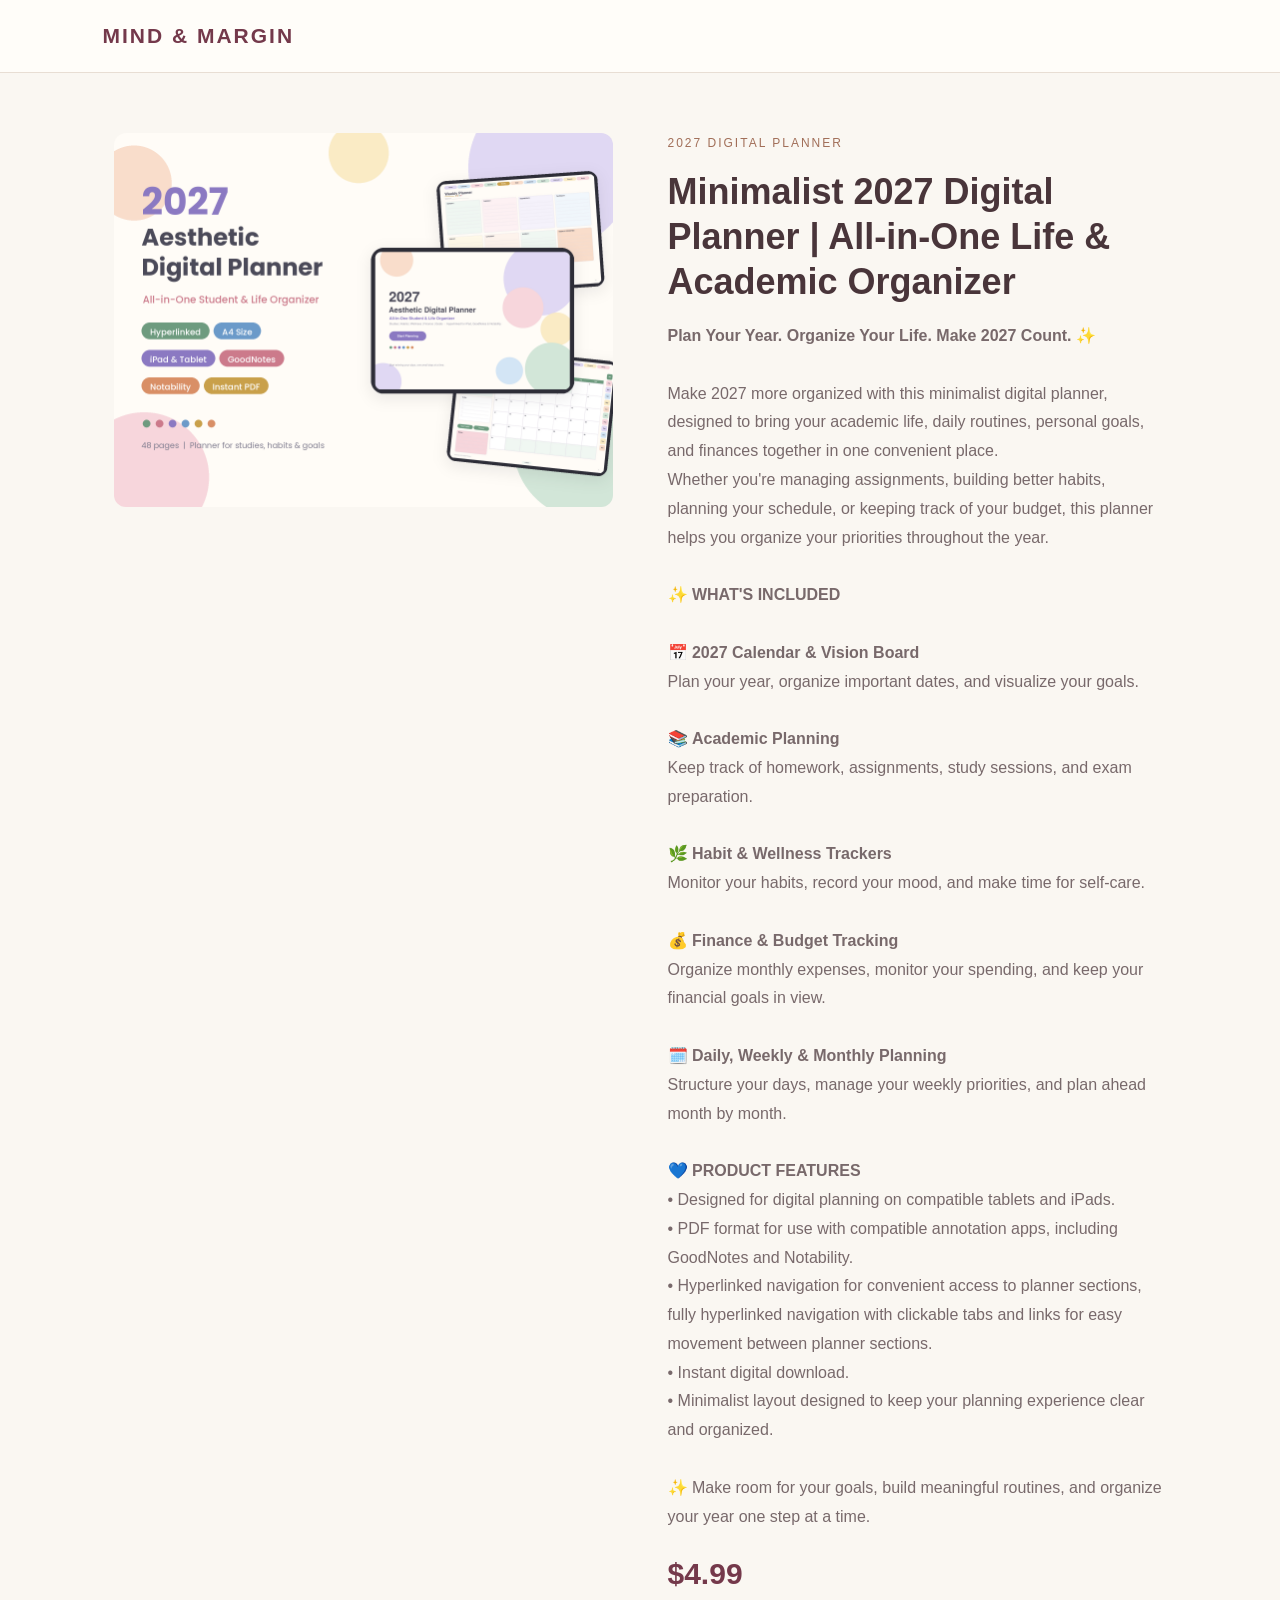
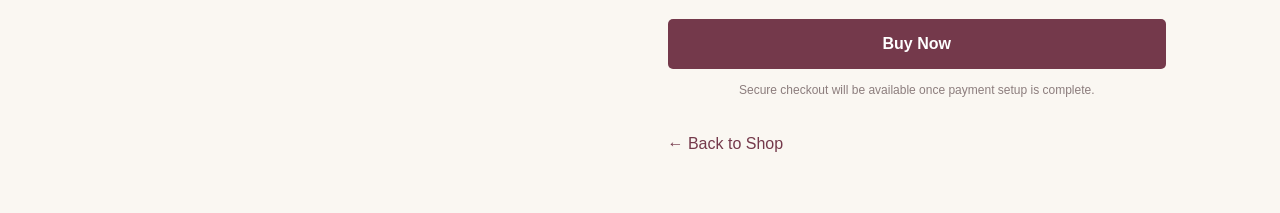
==== 2027-digital-planner.html @ 04f2fb0a "Add files via upload" ====
<!DOCTYPE html>
<html lang="en">
<head>
    <meta charset="UTF-8">
    <meta name="viewport" content="width=device-width, initial-scale=1.0">
    <title>2027 Digital Planner | MIND & MARGIN</title>

    <style>
        * {
            box-sizing: border-box;
        }

        body {
            margin: 0;
            background: #faf7f2;
            color: #49353a;
            font-family: Arial, sans-serif;
        }

        .navbar {
            padding: 24px 8%;
            border-bottom: 1px solid #e8ded4;
            background: #fffdf9;
        }

        .brand {
            color: #74394b;
            font-size: 21px;
            font-weight: bold;
            letter-spacing: 2px;
            text-decoration: none;
        }

        .container {
            max-width: 1100px;
            margin: 60px auto;
            padding: 0 24px;
            display: grid;
            grid-template-columns: 1fr 1fr;
            gap: 55px;
            align-items: start;
        }

        .product-image {
            width: 100%;
            display: block;
            border-radius: 12px;
        }

        .category {
            color: #a16e58;
            font-size: 12px;
            letter-spacing: 2px;
        }

        h1 {
            font-size: 36px;
            line-height: 1.25;
            margin: 18px 0;
        }

        .description {
            color: #78696b;
            line-height: 1.8;
        }

        .price {
            font-size: 30px;
            font-weight: bold;
            margin: 26px 0;
            color: #74394b;
        }

        .features {
            padding-left: 20px;
            line-height: 2;
            color: #66585a;
        }

        .buy-button {
            display: block;
            width: 100%;
            padding: 16px;
            background: #74394b;
            color: white;
            text-align: center;
            text-decoration: none;
            border-radius: 5px;
            font-weight: bold;
            margin-top: 28px;
        }

        .buy-button:hover {
            background: #5e2c3c;
        }

        .note {
            font-size: 12px;
            color: #8c7d7d;
            text-align: center;
            line-height: 1.6;
        }

        .back-link {
            display: inline-block;
            margin-top: 22px;
            color: #74394b;
            text-decoration: none;
        }

        @media (max-width: 700px) {
            .container {
                grid-template-columns: 1fr;
                gap: 30px;
                margin: 30px auto;
            }

            h1 {
                font-size: 29px;
            }
        }
    </style>
</head>

<body>

    <header class="navbar">
        <a href="index.html" class="brand">MIND & MARGIN</a>
    </header>

    

    <main class="container">

        <div>
            <img
                src="imag/2027digitalplanner.png"
                alt="Aesthetic 2027 Digital Planner preview"
                class="product-image"
            >
        </div>

        <section>
            <span class="category">2027 DIGITAL PLANNER</span>

            <h1>Minimalist 2027 Digital Planner | All-in-One Life & Academic Organizer</h1>

            <p class="description">
                <strong>Plan Your Year. Organize Your Life. Make 2027 Count.</strong> ✨

                <br><br>

                Make 2027 more organized with this minimalist digital planner,
                designed to bring your academic life, daily routines, personal
                goals, and finances together in one convenient place.

                <br>
                Whether you're managing assignments, building better habits,
                planning your schedule, or keeping track of your budget, this
                planner helps you organize your priorities throughout the year.

                <br><br>

                ✨ <strong>WHAT'S INCLUDED</strong>

                <br><br>

                📅 <strong>2027 Calendar & Vision Board</strong>
                <br>
                Plan your year, organize important dates, and visualize your goals.

                <br><br>

                📚 <strong>Academic Planning</strong>
                <br>
                Keep track of homework, assignments, study sessions,
                and exam preparation.

                <br><br>

                🌿 <strong>Habit & Wellness Trackers</strong>
                <br>
                Monitor your habits, record your mood, and make time for self-care.

                <br><br>

                💰 <strong>Finance & Budget Tracking</strong>
                <br>
                Organize monthly expenses, monitor your spending, and keep
                your financial goals in view.

                <br><br>

                🗓️ <strong>Daily, Weekly & Monthly Planning</strong>
                <br>
                Structure your days, manage your weekly priorities,
                and plan ahead month by month.

                <br><br>

                💙 <strong>PRODUCT FEATURES</strong>

                <br>

                • Designed for digital planning on compatible tablets and iPads.

                <br>

                • PDF format for use with compatible annotation apps,
                including GoodNotes and Notability.

                <br>

                •  Hyperlinked navigation for convenient access to planner sections,
                fully hyperlinked navigation with clickable tabs and links
                for easy movement between planner sections.

                <br>

                •  Instant digital download.

                <br>

                • Minimalist layout designed to keep your planning experience
                clear and organized.

                <br><br>

                ✨ Make room for your goals, build meaningful routines,
                and organize your year one step at a time.
            </p>

            <div class="price">$4.99</div>


           <a href="#" class="buy-button" target="_blank">
                Buy Now
            </a>

            <p class="note">
                Secure checkout will be available once payment
                setup is complete.
            </p>

            <a href="index.html" class="back-link">
                ← Back to Shop
            </a>
        </section>

    </main>
<script src="script.js"></script>
</body>
</html>
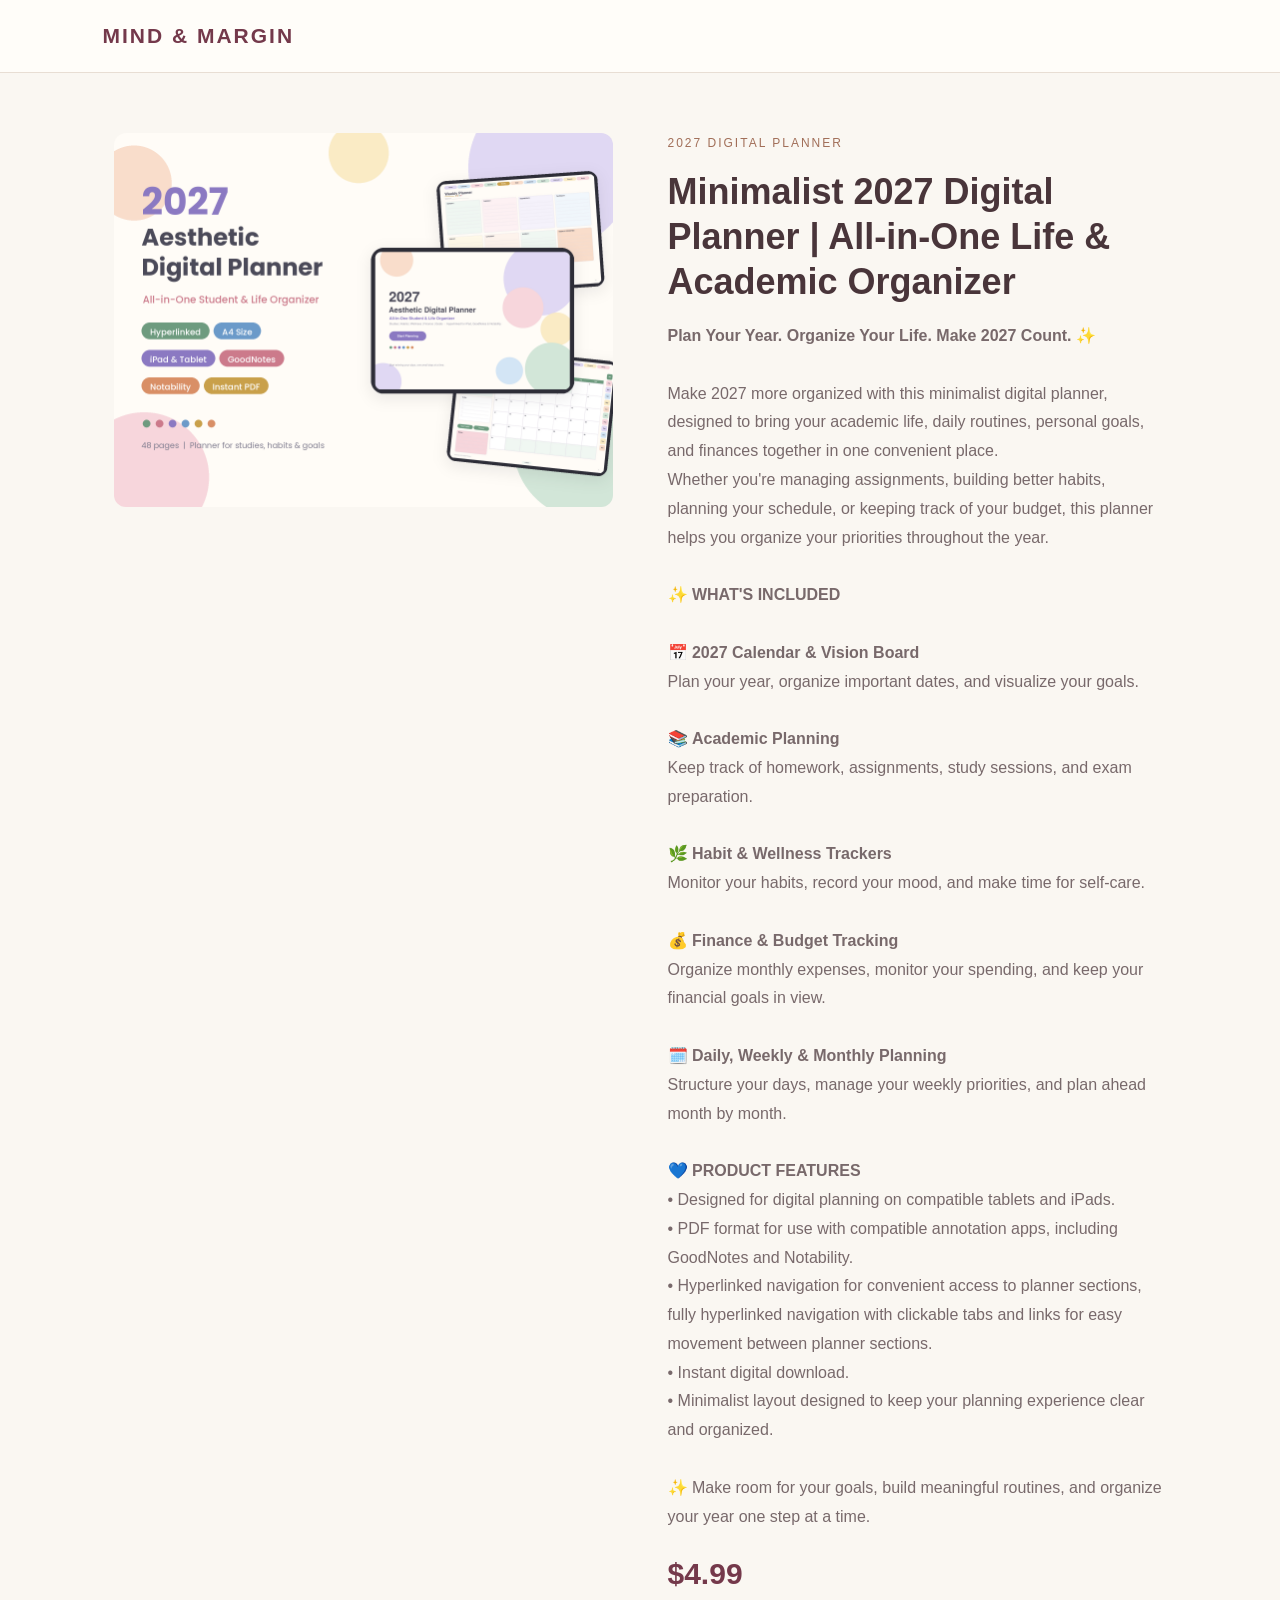
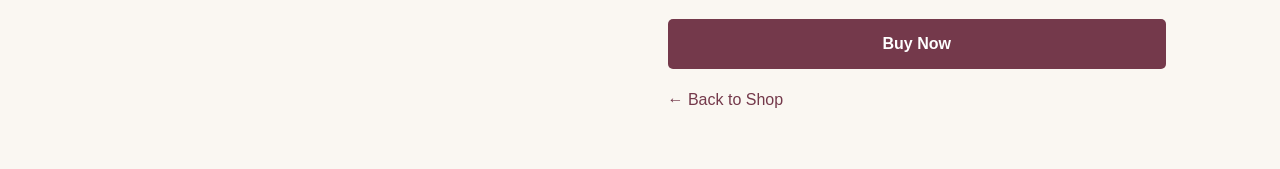
==== commit 2df41e64: "Add files via upload" ====
--- a/2027-digital-planner.html
+++ b/2027-digital-planner.html
@@ -234,15 +234,11 @@
             <div class="price">$4.99</div>
 
 
-           <a href="#" class="buy-button" target="_blank">
+           <a href="https://www.paypal.com/ncp/payment/EC4D5K38BQ8YU" class="buy-button" target="_blank">
                 Buy Now
             </a>
 
-            <p class="note">
-                Secure checkout will be available once payment
-                setup is complete.
-            </p>
-
+            
             <a href="index.html" class="back-link">
                 ← Back to Shop
             </a>
